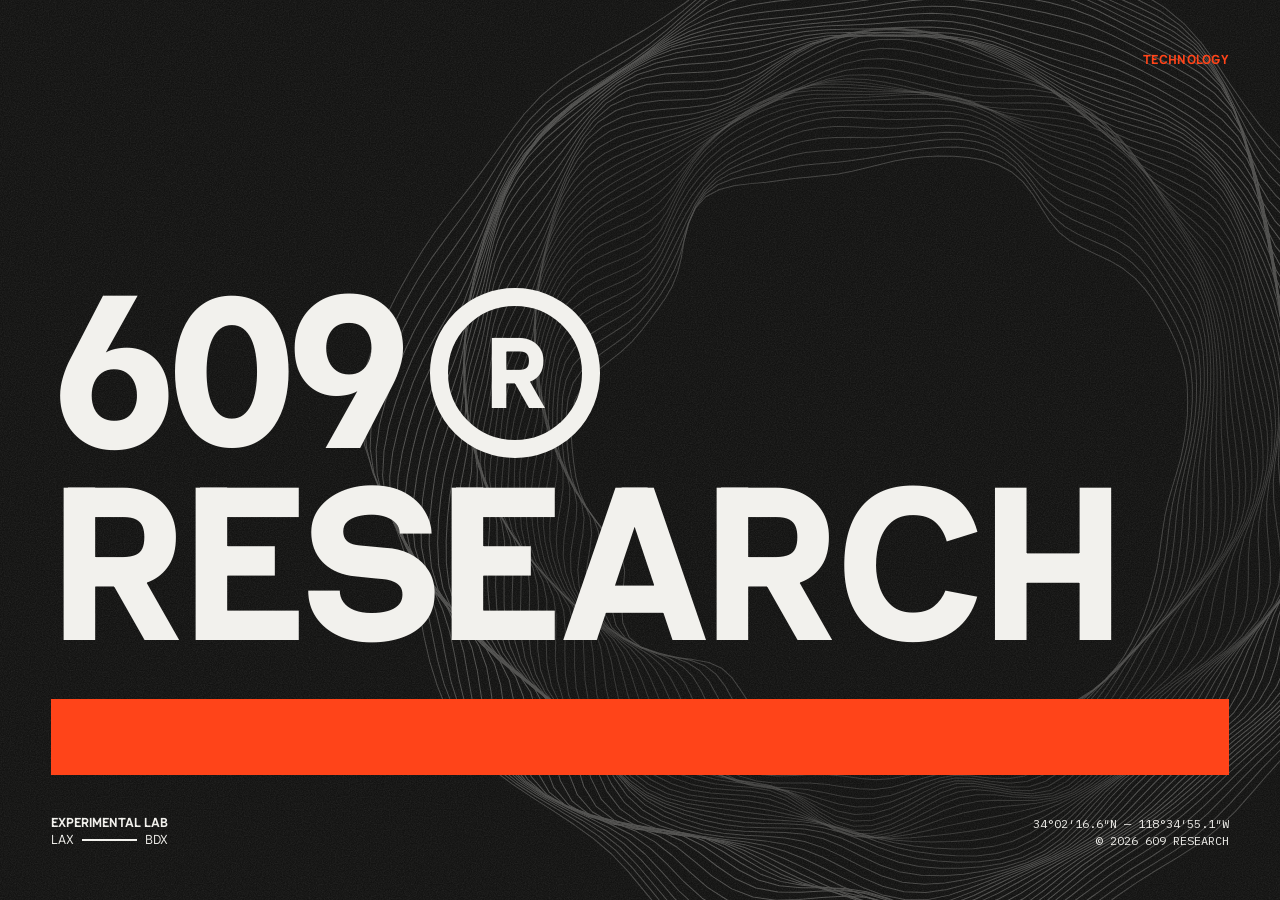
==== index.html @ ddb0381b "Version the stylesheet link so browsers fetch new CSS with new pages GitHub Pages serves files with " ====
<!DOCTYPE html>
<html lang="en">
<head>
  <meta charset="utf-8">
  <meta name="viewport" content="width=device-width, initial-scale=1, viewport-fit=cover">
  <title>609 Research — Experimental Lab</title>
  <meta name="description" content="609 Research — Experimental Lab, LAX — BDX.">
  <meta name="theme-color" content="#181817">
  <meta property="og:title" content="609 Research — Experimental Lab">
  <meta property="og:description" content="Experimental Lab, LAX — BDX.">
  <link rel="icon" href="favicon.ico" sizes="16x16 32x32 48x48">
  <link rel="icon" href="assets/img/favicon-32.png" type="image/png" sizes="32x32">
  <link rel="apple-touch-icon" href="apple-touch-icon.png">
  <link rel="preload" href="assets/fonts/haskoy.ttf" as="font" type="font/ttf" crossorigin>
  <link rel="stylesheet" href="assets/css/style.css?v=2026-10-24">
</head>
<body>

  <main class="hero">
    <img class="hero-rings" src="assets/img/rings-paper.svg" alt="">

    <nav class="nav">
      <a class="nav-link" href="technology.html">Technology</a>
    </nav>

    <div class="hero-body">
      <h1 class="display"><span class="mark">609<span class="ring"><span>R</span></span></span> Research</h1>
      <div class="bar" aria-hidden="true"></div>
      <div class="index">
        <p><b>Experimental Lab</b><span class="route">LAX<span class="route-line" aria-label="to"></span>BDX</span></p>
        <p class="mono">34°02′16.6″N — 118°34′55.1″W<br>© 2026 609 Research</p>
      </div>
    </div>
  </main>

</body>
</html>
---- assets/css/style.css ----
/* 609 Research — Identity System 1.0 */

@font-face {
  font-family: 'Haskoy';
  src: url('../fonts/haskoy.ttf') format('truetype');
  font-weight: 100 900;
  font-display: swap;
}
@font-face {
  font-family: 'IBM Plex Mono';
  src: url('../fonts/ibm-plex-mono-400-latin.woff2') format('woff2');
  font-weight: 400;
  font-display: swap;
}

:root {
  --ink: #0D0D0C;
  --ink-grain: #181817; /* average of ink + 13% grain, what the eye (and Safari's bar tint) sees */
  --paper: #F2F1ED;
  --signal: #FF4419;
  --pad: clamp(16px, 4vw, 56px);
}

*, *::before, *::after { box-sizing: border-box; }
/* Grain lives on the canvas so it also fills overscroll and the area under mobile browser bars */
html {
  -webkit-text-size-adjust: 100%;
  background: var(--ink-grain) url('../img/grain.svg') 0 0 / 240px;
}
body {
  margin: 0;
  color: var(--paper);
  font-family: 'Haskoy', 'Helvetica Neue', Arial, sans-serif;
  -webkit-font-smoothing: antialiased;
  overflow-x: hidden;
}
h1, h2, p { margin: 0; }
a { color: inherit; text-decoration: none; }
a:focus-visible { outline: 2px solid var(--signal); outline-offset: 4px; }

/* Hero */
.hero {
  position: relative;
  isolation: isolate;
  overflow: hidden;
  min-height: 100vh;
  min-height: 100svh;
  padding: var(--pad);
  padding: max(var(--pad), env(safe-area-inset-top)) max(var(--pad), env(safe-area-inset-right)) max(var(--pad), env(safe-area-inset-bottom)) max(var(--pad), env(safe-area-inset-left));
  display: flex;
  flex-direction: column;
  justify-content: space-between;
  gap: 48px;
}
.hero-rings {
  position: absolute;
  right: -12vw;
  top: 50%;
  transform: translateY(-50%);
  width: min(90vw, 1100px);
  opacity: .28;
  pointer-events: none;
  z-index: -1;
  will-change: translate, rotate, scale;
  animation: float 24s ease-in-out infinite;
}
@media (max-width: 719px) {
  .hero-rings { top: 34%; right: -30vw; width: 110vw; }
}

/* Slow drift: `translate`/`rotate`/`scale` stack on top of the centring transform */
@keyframes float {
  0%, 100% { translate: 0 0;          rotate: 0deg;  scale: 1; }
  25%      { translate: -1.5vw -2vh;  rotate: 4deg;  scale: 1.02; }
  50%      { translate: 1vw -3.5vh;   rotate: 8deg;  scale: 1; }
  75%      { translate: 2vw -1vh;     rotate: 3deg;  scale: .98; }
}
@media (prefers-reduced-motion: reduce) {
  .hero-rings { animation: none; }
}

.nav {
  display: flex;
  justify-content: flex-end;
  align-items: center;
  gap: 24px;
  font-size: 13px;
  text-transform: uppercase;
  letter-spacing: .02em;
}
.nav-link { color: var(--signal); font-weight: 700; transition: color .15s; }
.nav-link:hover { color: var(--paper); }
.nav-link[aria-current] { color: var(--paper); border-bottom: 2px solid var(--signal); }
.nav-home { margin-right: auto; font-size: 22px; font-weight: 800; letter-spacing: -.02em; line-height: 1; }

.hero-body { display: flex; flex-direction: column; gap: clamp(20px, 3vw, 40px); }

/* Stacked lockup: 609 + ring R / RESEARCH */
.display {
  font-weight: 800;
  font-size: clamp(52px, 17vw, 280px);
  line-height: .88;
  letter-spacing: -.02em;
  text-transform: uppercase;
}
.mark { display: flex; align-items: center; gap: .12em; }
.ring {
  display: inline-flex;
  align-items: center;
  justify-content: center;
  width: .78em;
  height: .78em;
  border: .085em solid currentColor;
  border-radius: 50%;
}
.ring span { font-size: .46em; line-height: 1; }

.bar { height: clamp(40px, 6vw, 88px); background: var(--signal); }

.index {
  display: flex;
  justify-content: space-between;
  align-items: flex-end;
  flex-wrap: wrap;
  gap: 16px;
  font-size: 13px;
  line-height: 1.35;
  text-transform: uppercase;
}
.index .mono {
  font-family: 'IBM Plex Mono', ui-monospace, Menlo, monospace;
  font-size: 12px;
  letter-spacing: 0;
  text-align: right;
}

/* Locations signature: LAX ——— BDX, spanning the width of the line above */
.route { display: flex; align-items: center; gap: .6em; }
.route-line {
  flex: 1;
  height: 2px;
  background: currentColor;
}

/* Inner pages */
.page {
  position: relative;
  isolation: isolate;
  min-height: 100vh;
  display: flex;
  flex-direction: column;
  padding: env(safe-area-inset-top) env(safe-area-inset-right) env(safe-area-inset-bottom) env(safe-area-inset-left);
}
.mono { font-family: 'IBM Plex Mono', ui-monospace, Menlo, monospace; font-size: 12px; letter-spacing: .02em; }

.page-head {
  padding: var(--pad);
  display: flex;
  flex-direction: column;
  gap: clamp(20px, 3vw, 40px);
}
.page-head .nav { margin-bottom: clamp(48px, 10vw, 160px); }

/* The line, turned left: shaft + open chevron (brand element), one mitred tip */
.back {
  display: flex;
  padding: 8px 0;
  color: var(--paper);
  transition: color .15s, translate .2s;
}
.back:hover { color: var(--signal); translate: -6px 0; }
.back svg {
  width: clamp(112px, 12vw, 176px);
  height: auto;
  overflow: visible;
}
.back path {
  fill: none;
  stroke: currentColor;
  stroke-width: 2px;
  stroke-linejoin: miter;
  vector-effect: non-scaling-stroke;
}
@media (prefers-reduced-motion: reduce) { .back { transition: color .15s; } .back:hover { translate: none; } }
.page-title {
  font-weight: 800;
  font-size: clamp(44px, 13vw, 220px);
  line-height: .88;
  letter-spacing: -.02em;
  text-transform: uppercase;
}
.page-intro {
  display: flex;
  justify-content: space-between;
  align-items: flex-end;
  flex-wrap: wrap;
  gap: 16px 24px;
  text-transform: uppercase;
}
.lede { font-size: clamp(15px, 1.4vw, 19px); line-height: 1.35; max-width: 30em; }

/* Project grid */
.projects {
  flex: 1;
  padding: clamp(32px, 5vw, 64px) var(--pad);
  display: grid;
  grid-template-columns: repeat(auto-fill, minmax(min(100%, 420px), 1fr));
  gap: clamp(40px, 5vw, 64px) clamp(16px, 2vw, 24px);
  align-content: start;
}
.project a { display: flex; flex-direction: column; gap: 12px; }
.project-media {
  aspect-ratio: 16 / 10;
  display: flex;
  align-items: center;
  justify-content: center;
  overflow: hidden;
  background: var(--signal);
  color: var(--ink);
  transition: opacity .2s;
}
.project:nth-child(3n+2) .project-media { background: var(--paper); }
.project:nth-child(3n+3) .project-media { background: var(--ink); color: var(--paper); outline: 1px solid #3a3a38; outline-offset: -1px; }
.project-media span { font-weight: 800; font-size: clamp(64px, 9vw, 140px); letter-spacing: -.02em; line-height: 1; }
.project-media img { width: 100%; height: 100%; object-fit: cover; }
/* App icons: centred on ink (icons drawn on an ink square blend into the card) */
.project .project-media.icon { background: var(--ink); outline: 1px solid #3a3a38; outline-offset: -1px; }
.project-media.icon img { width: auto; height: 62%; object-fit: contain; }
.project a:hover .project-media { opacity: .85; }
.project-meta {
  display: flex;
  justify-content: space-between;
  padding-top: 8px;
  border-top: 1px solid var(--paper);
  color: var(--signal);
}
.project-name {
  font-weight: 800;
  font-size: clamp(26px, 3vw, 40px);
  line-height: .95;
  letter-spacing: -.01em;
  text-transform: uppercase;
  transition: color .15s;
}
.project a:hover .project-name { color: var(--signal); }
.project-desc { font-size: 15px; line-height: 1.4; max-width: 34em; }
.project-tags { text-transform: uppercase; opacity: .7; }

.page-foot { padding: 24px var(--pad) var(--pad); border-top: 1px solid #3a3a38; }
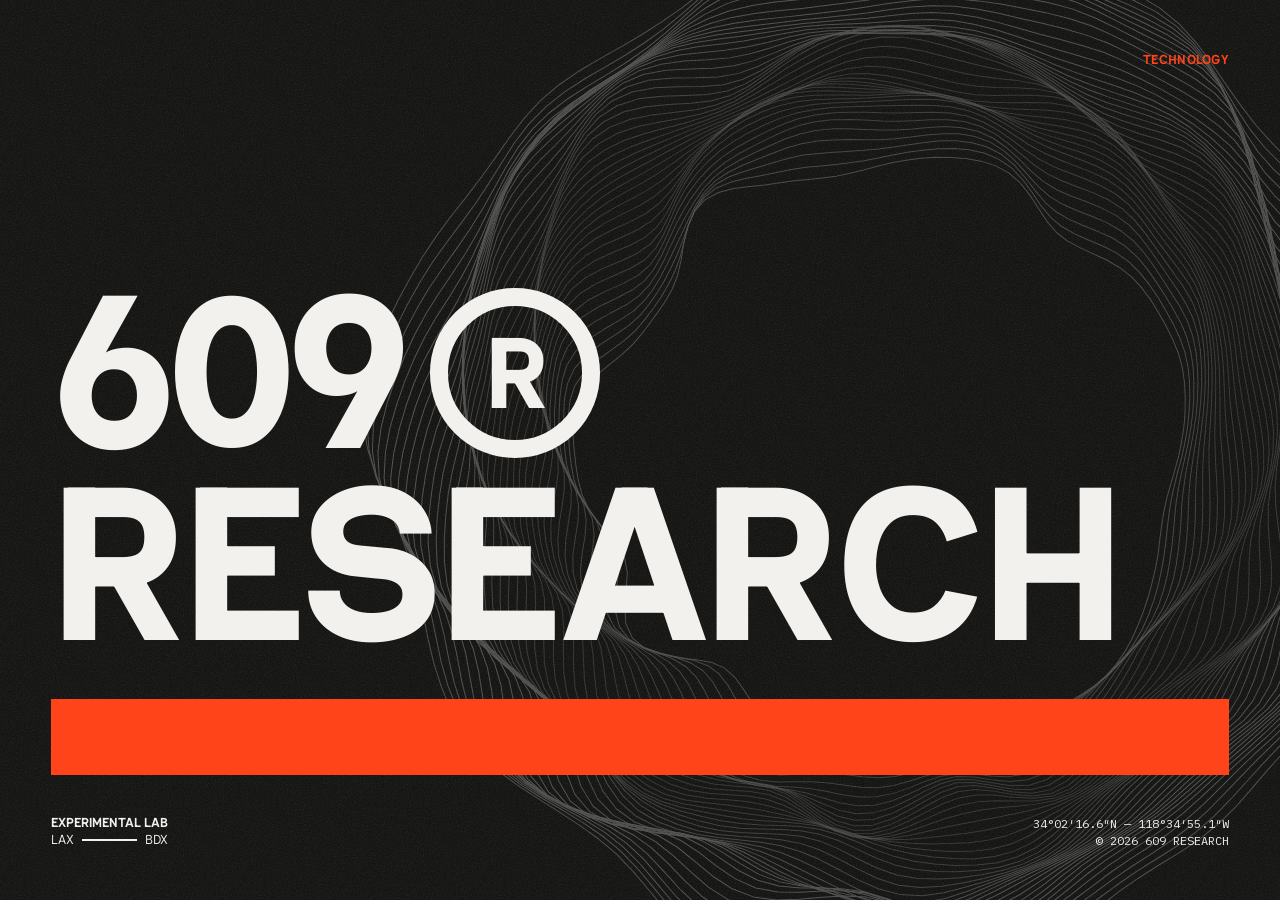
==== commit 1f160c05: "Show app icons on a paper background The opa.notch icon is a dark tile, so it disappeared on the ink" ====
--- a/index.html
+++ b/index.html
@@ -12,7 +12,7 @@
   <link rel="icon" href="assets/img/favicon-32.png" type="image/png" sizes="32x32">
   <link rel="apple-touch-icon" href="apple-touch-icon.png">
   <link rel="preload" href="assets/fonts/haskoy.ttf" as="font" type="font/ttf" crossorigin>
-  <link rel="stylesheet" href="assets/css/style.css?v=2026-10-24">
+  <link rel="stylesheet" href="assets/css/style.css?v=2026-10-24b">
 </head>
 <body>
 
--- a/assets/css/style.css
+++ b/assets/css/style.css
@@ -223,8 +223,8 @@
 .project:nth-child(3n+3) .project-media { background: var(--ink); color: var(--paper); outline: 1px solid #3a3a38; outline-offset: -1px; }
 .project-media span { font-weight: 800; font-size: clamp(64px, 9vw, 140px); letter-spacing: -.02em; line-height: 1; }
 .project-media img { width: 100%; height: 100%; object-fit: cover; }
-/* App icons: centred on ink (icons drawn on an ink square blend into the card) */
-.project .project-media.icon { background: var(--ink); outline: 1px solid #3a3a38; outline-offset: -1px; }
+/* App icons: centred on paper so a dark icon tile reads */
+.project .project-media.icon { background: var(--paper); }
 .project-media.icon img { width: auto; height: 62%; object-fit: contain; }
 .project a:hover .project-media { opacity: .85; }
 .project-meta {
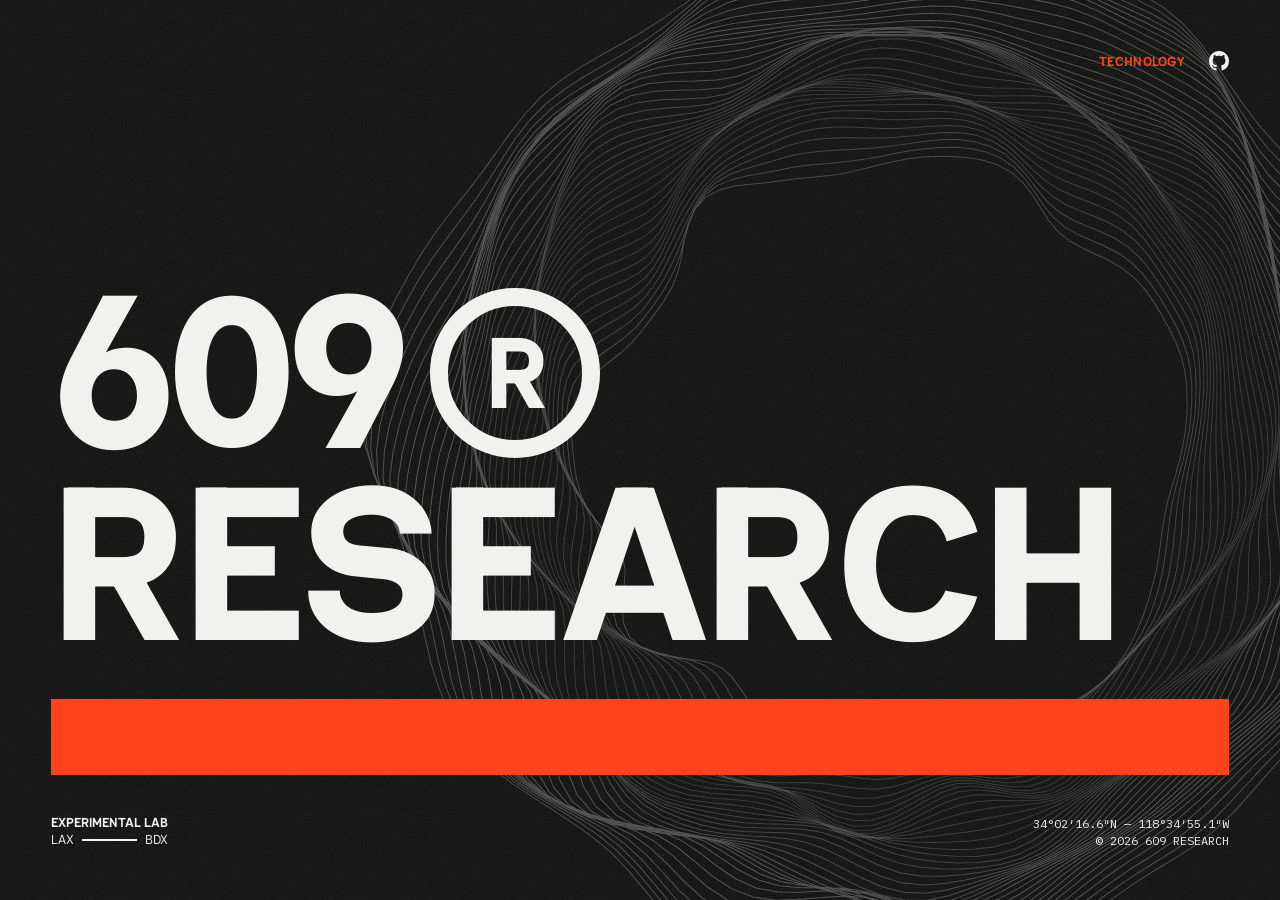
==== commit a2b16525: "Add a GitHub link to the menu on both pages GitHub mark after "Technology", linking to github.com/60" ====
--- a/index.html
+++ b/index.html
@@ -12,7 +12,7 @@
   <link rel="icon" href="assets/img/favicon-32.png" type="image/png" sizes="32x32">
   <link rel="apple-touch-icon" href="apple-touch-icon.png">
   <link rel="preload" href="assets/fonts/haskoy.ttf" as="font" type="font/ttf" crossorigin>
-  <link rel="stylesheet" href="assets/css/style.css?v=2026-10-24b">
+  <link rel="stylesheet" href="assets/css/style.css?v=2026-10-24c">
 </head>
 <body>
 
@@ -21,6 +21,7 @@
 
     <nav class="nav">
       <a class="nav-link" href="technology.html">Technology</a>
+      <a class="nav-gh" href="https://github.com/609-RESEARCH" aria-label="609 Research on GitHub"><svg viewBox="0 0 16 16" aria-hidden="true"><path d="M8 0c4.42 0 8 3.58 8 8a8.013 8.013 0 0 1-5.45 7.59c-.4.08-.55-.17-.55-.38 0-.27.01-1.13.01-2.2 0-.75-.25-1.23-.54-1.48 1.78-.2 3.65-.88 3.65-3.95 0-.88-.31-1.59-.82-2.15.08-.2.36-1.02-.08-2.12 0 0-.67-.22-2.2.82-.64-.18-1.32-.27-2-.27-.68 0-1.36.09-2 .27-1.53-1.03-2.2-.82-2.2-.82-.44 1.1-.16 1.92-.08 2.12-.51.56-.82 1.28-.82 2.15 0 3.06 1.86 3.75 3.64 3.95-.23.2-.44.55-.51 1.07-.46.21-1.61.55-2.33-.66-.15-.24-.6-.83-1.23-.82-.67.01-.27.38.01.53.34.19.73.9.82 1.13.16.45.68 1.31 2.69.94 0 .67.01 1.3.01 1.49 0 .21-.15.45-.55.38A7.995 7.995 0 0 1 0 8c0-4.42 3.58-8 8-8Z"/></svg></a>
     </nav>
 
     <div class="hero-body">
--- a/assets/css/style.css
+++ b/assets/css/style.css
@@ -83,7 +83,7 @@
   display: flex;
   justify-content: flex-end;
   align-items: center;
-  gap: 24px;
+  gap: clamp(14px, 2vw, 24px);
   font-size: 13px;
   text-transform: uppercase;
   letter-spacing: .02em;
@@ -91,6 +91,9 @@
 .nav-link { color: var(--signal); font-weight: 700; transition: color .15s; }
 .nav-link:hover { color: var(--paper); }
 .nav-link[aria-current] { color: var(--paper); border-bottom: 2px solid var(--signal); }
+.nav-gh { display: flex; color: var(--paper); transition: color .15s; }
+.nav-gh:hover { color: var(--signal); }
+.nav-gh svg { width: 20px; height: 20px; fill: currentColor; }
 .nav-home { margin-right: auto; font-size: 22px; font-weight: 800; letter-spacing: -.02em; line-height: 1; }
 
 .hero-body { display: flex; flex-direction: column; gap: clamp(20px, 3vw, 40px); }
@@ -170,7 +173,7 @@
 }
 .back:hover { color: var(--signal); translate: -6px 0; }
 .back svg {
-  width: clamp(112px, 12vw, 176px);
+  width: clamp(104px, 12vw, 176px);
   height: auto;
   overflow: visible;
 }
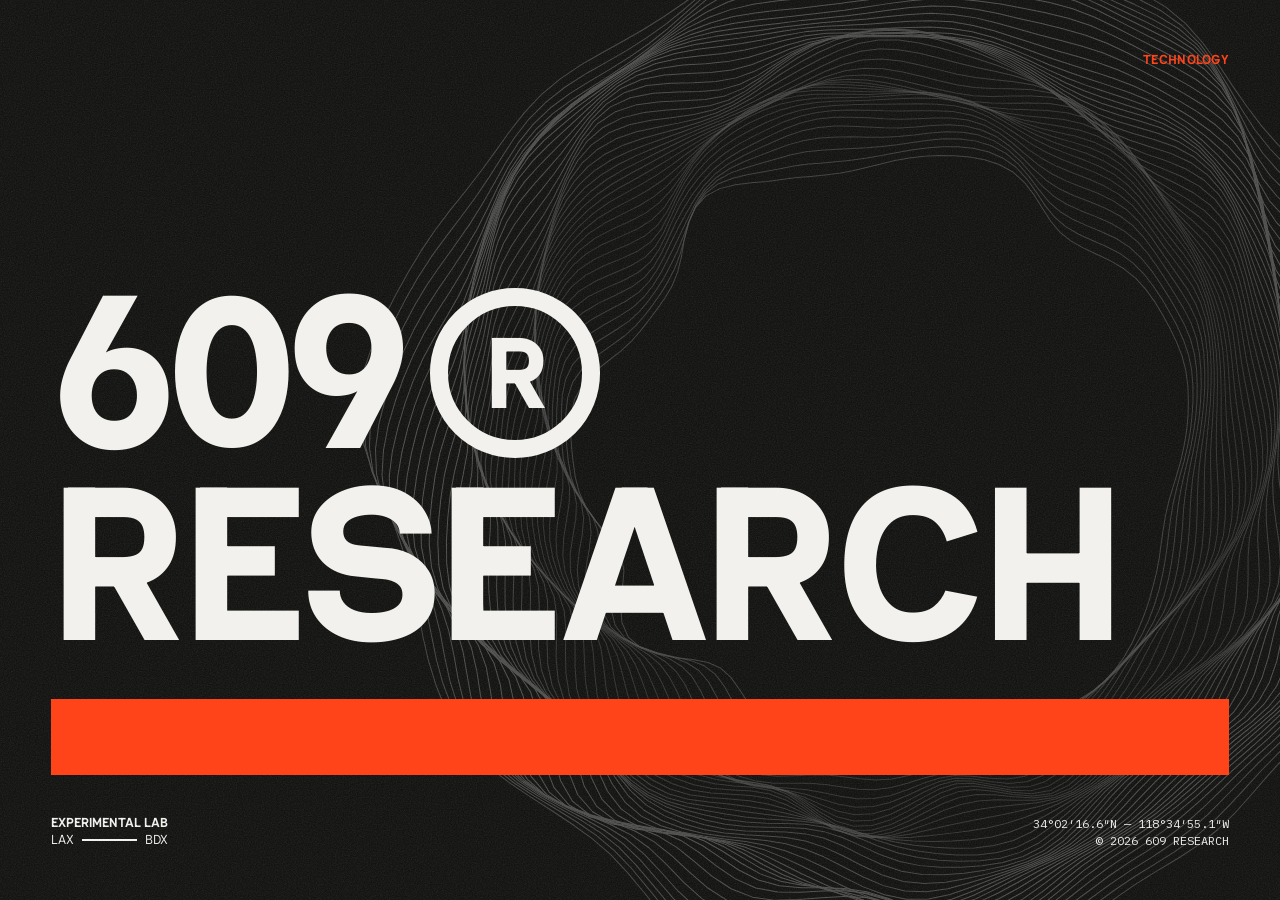
==== commit a33f0202: "Revert "Add a GitHub link to the menu on both pages" This reverts commit a2b1652.  Co-Authored-By: C" ====
--- a/index.html
+++ b/index.html
@@ -12,7 +12,7 @@
   <link rel="icon" href="assets/img/favicon-32.png" type="image/png" sizes="32x32">
   <link rel="apple-touch-icon" href="apple-touch-icon.png">
   <link rel="preload" href="assets/fonts/haskoy.ttf" as="font" type="font/ttf" crossorigin>
-  <link rel="stylesheet" href="assets/css/style.css?v=2026-10-24c">
+  <link rel="stylesheet" href="assets/css/style.css?v=2026-10-24b">
 </head>
 <body>
 
@@ -21,7 +21,6 @@
 
     <nav class="nav">
       <a class="nav-link" href="technology.html">Technology</a>
-      <a class="nav-gh" href="https://github.com/609-RESEARCH" aria-label="609 Research on GitHub"><svg viewBox="0 0 16 16" aria-hidden="true"><path d="M8 0c4.42 0 8 3.58 8 8a8.013 8.013 0 0 1-5.45 7.59c-.4.08-.55-.17-.55-.38 0-.27.01-1.13.01-2.2 0-.75-.25-1.23-.54-1.48 1.78-.2 3.65-.88 3.65-3.95 0-.88-.31-1.59-.82-2.15.08-.2.36-1.02-.08-2.12 0 0-.67-.22-2.2.82-.64-.18-1.32-.27-2-.27-.68 0-1.36.09-2 .27-1.53-1.03-2.2-.82-2.2-.82-.44 1.1-.16 1.92-.08 2.12-.51.56-.82 1.28-.82 2.15 0 3.06 1.86 3.75 3.64 3.95-.23.2-.44.55-.51 1.07-.46.21-1.61.55-2.33-.66-.15-.24-.6-.83-1.23-.82-.67.01-.27.38.01.53.34.19.73.9.82 1.13.16.45.68 1.31 2.69.94 0 .67.01 1.3.01 1.49 0 .21-.15.45-.55.38A7.995 7.995 0 0 1 0 8c0-4.42 3.58-8 8-8Z"/></svg></a>
     </nav>
 
     <div class="hero-body">
--- a/assets/css/style.css
+++ b/assets/css/style.css
@@ -83,7 +83,7 @@
   display: flex;
   justify-content: flex-end;
   align-items: center;
-  gap: clamp(14px, 2vw, 24px);
+  gap: 24px;
   font-size: 13px;
   text-transform: uppercase;
   letter-spacing: .02em;
@@ -91,9 +91,6 @@
 .nav-link { color: var(--signal); font-weight: 700; transition: color .15s; }
 .nav-link:hover { color: var(--paper); }
 .nav-link[aria-current] { color: var(--paper); border-bottom: 2px solid var(--signal); }
-.nav-gh { display: flex; color: var(--paper); transition: color .15s; }
-.nav-gh:hover { color: var(--signal); }
-.nav-gh svg { width: 20px; height: 20px; fill: currentColor; }
 .nav-home { margin-right: auto; font-size: 22px; font-weight: 800; letter-spacing: -.02em; line-height: 1; }
 
 .hero-body { display: flex; flex-direction: column; gap: clamp(20px, 3vw, 40px); }
@@ -173,7 +170,7 @@
 }
 .back:hover { color: var(--signal); translate: -6px 0; }
 .back svg {
-  width: clamp(104px, 12vw, 176px);
+  width: clamp(112px, 12vw, 176px);
   height: auto;
   overflow: visible;
 }
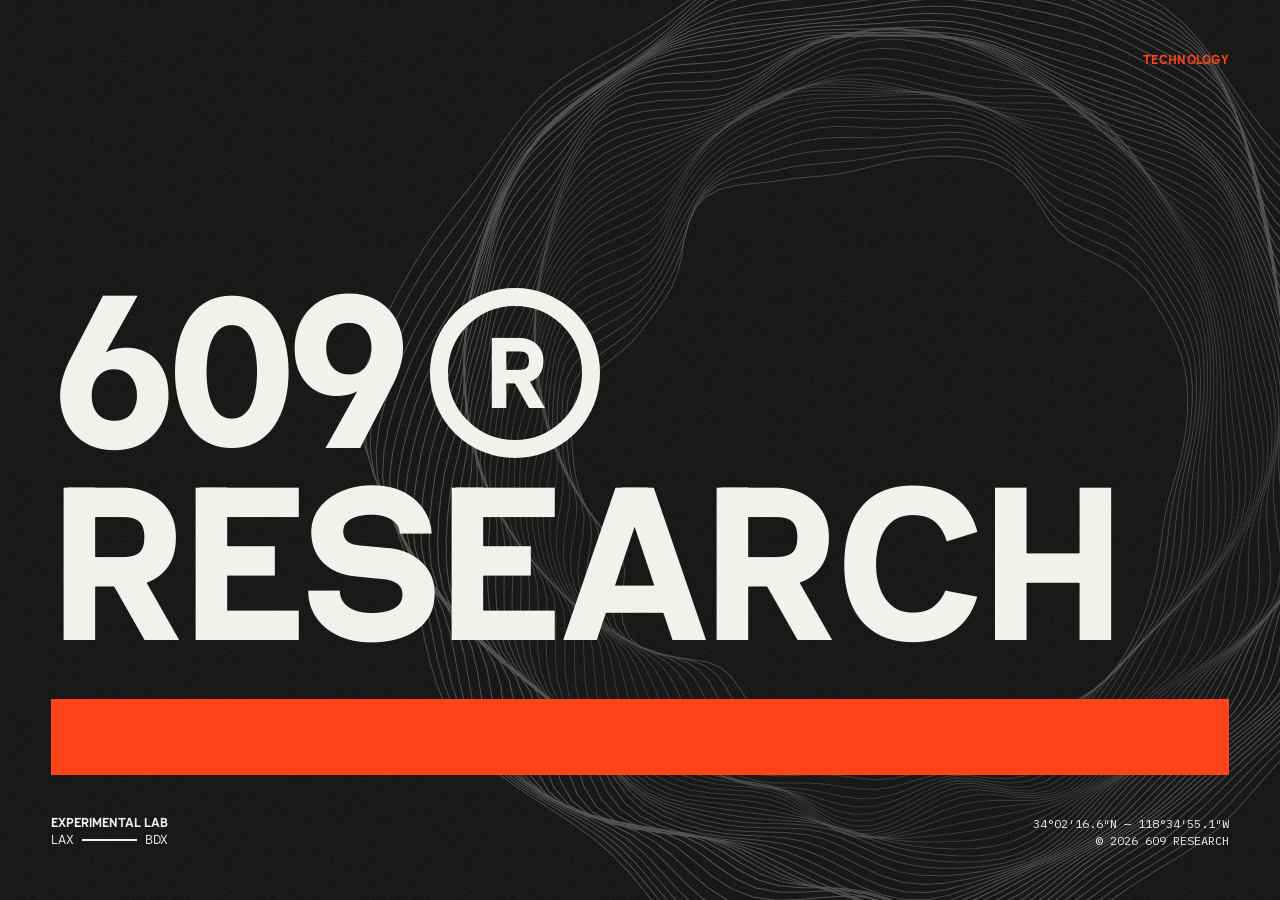
==== commit 65986d9a: "Drop the image hover fade and tag opa.notch as Productivity Project images no longer fade on hover. " ====
--- a/index.html
+++ b/index.html
@@ -12,7 +12,7 @@
   <link rel="icon" href="assets/img/favicon-32.png" type="image/png" sizes="32x32">
   <link rel="apple-touch-icon" href="apple-touch-icon.png">
   <link rel="preload" href="assets/fonts/haskoy.ttf" as="font" type="font/ttf" crossorigin>
-  <link rel="stylesheet" href="assets/css/style.css?v=2026-10-24b">
+  <link rel="stylesheet" href="assets/css/style.css?v=2026-10-24d">
 </head>
 <body>
 
--- a/assets/css/style.css
+++ b/assets/css/style.css
@@ -217,7 +217,6 @@
   overflow: hidden;
   background: var(--signal);
   color: var(--ink);
-  transition: opacity .2s;
 }
 .project:nth-child(3n+2) .project-media { background: var(--paper); }
 .project:nth-child(3n+3) .project-media { background: var(--ink); color: var(--paper); outline: 1px solid #3a3a38; outline-offset: -1px; }
@@ -226,7 +225,6 @@
 /* App icons: centred on paper so a dark icon tile reads */
 .project .project-media.icon { background: var(--paper); }
 .project-media.icon img { width: auto; height: 62%; object-fit: contain; }
-.project a:hover .project-media { opacity: .85; }
 .project-meta {
   display: flex;
   justify-content: space-between;
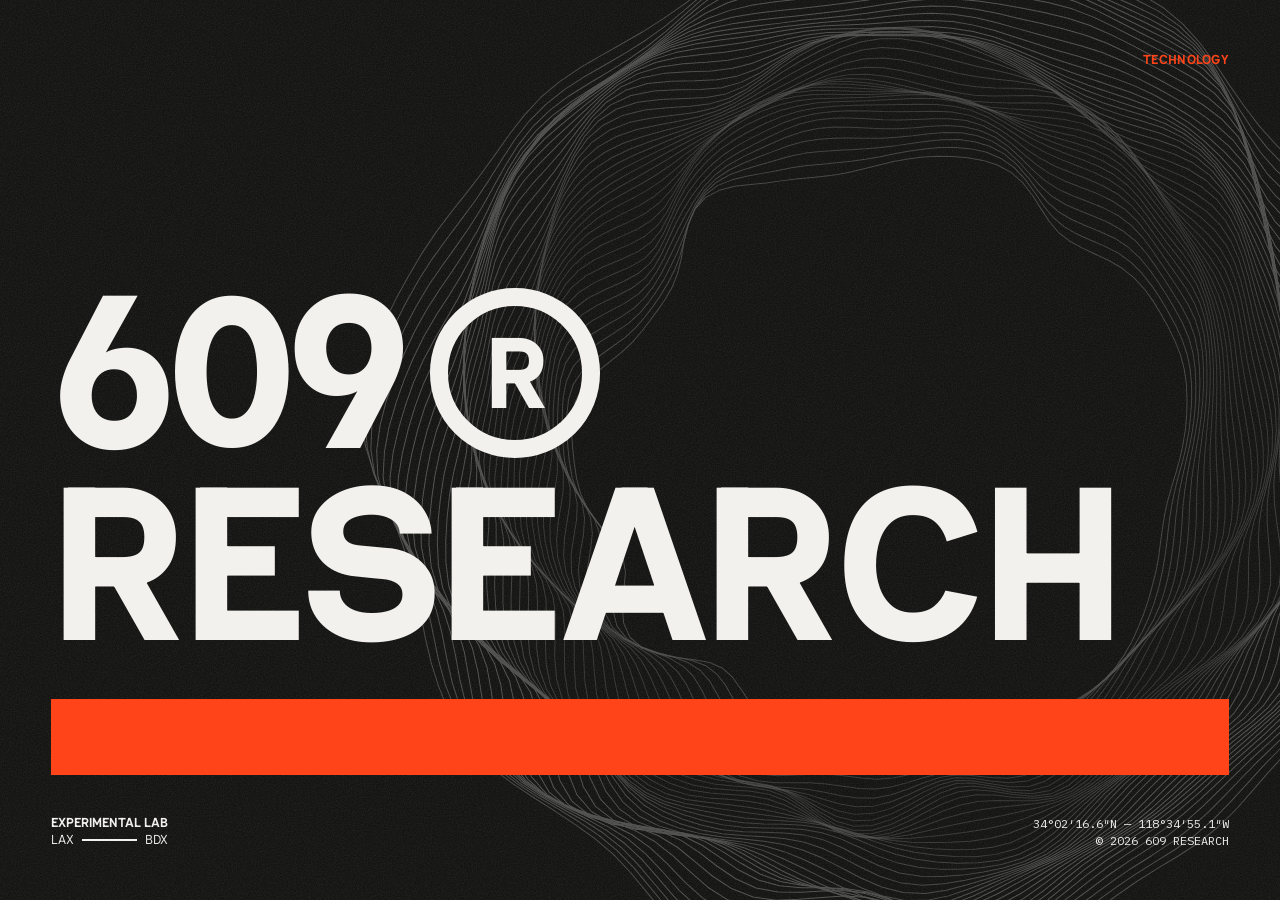
==== commit e10a0da3: "Make the hero ring bigger on mobile Below 720px the ring goes from 110vw to 135vw wide, keeping its " ====
--- a/index.html
+++ b/index.html
@@ -12,7 +12,7 @@
   <link rel="icon" href="assets/img/favicon-32.png" type="image/png" sizes="32x32">
   <link rel="apple-touch-icon" href="apple-touch-icon.png">
   <link rel="preload" href="assets/fonts/haskoy.ttf" as="font" type="font/ttf" crossorigin>
-  <link rel="stylesheet" href="assets/css/style.css?v=2026-10-24d">
+  <link rel="stylesheet" href="assets/css/style.css?v=2026-11-11">
 </head>
 <body>
 
--- a/assets/css/style.css
+++ b/assets/css/style.css
@@ -65,7 +65,7 @@
   animation: float 24s ease-in-out infinite;
 }
 @media (max-width: 719px) {
-  .hero-rings { top: 34%; right: -30vw; width: 110vw; }
+  .hero-rings { top: 34%; right: -42vw; width: 135vw; }
 }
 
 /* Slow drift: `translate`/`rotate`/`scale` stack on top of the centring transform */
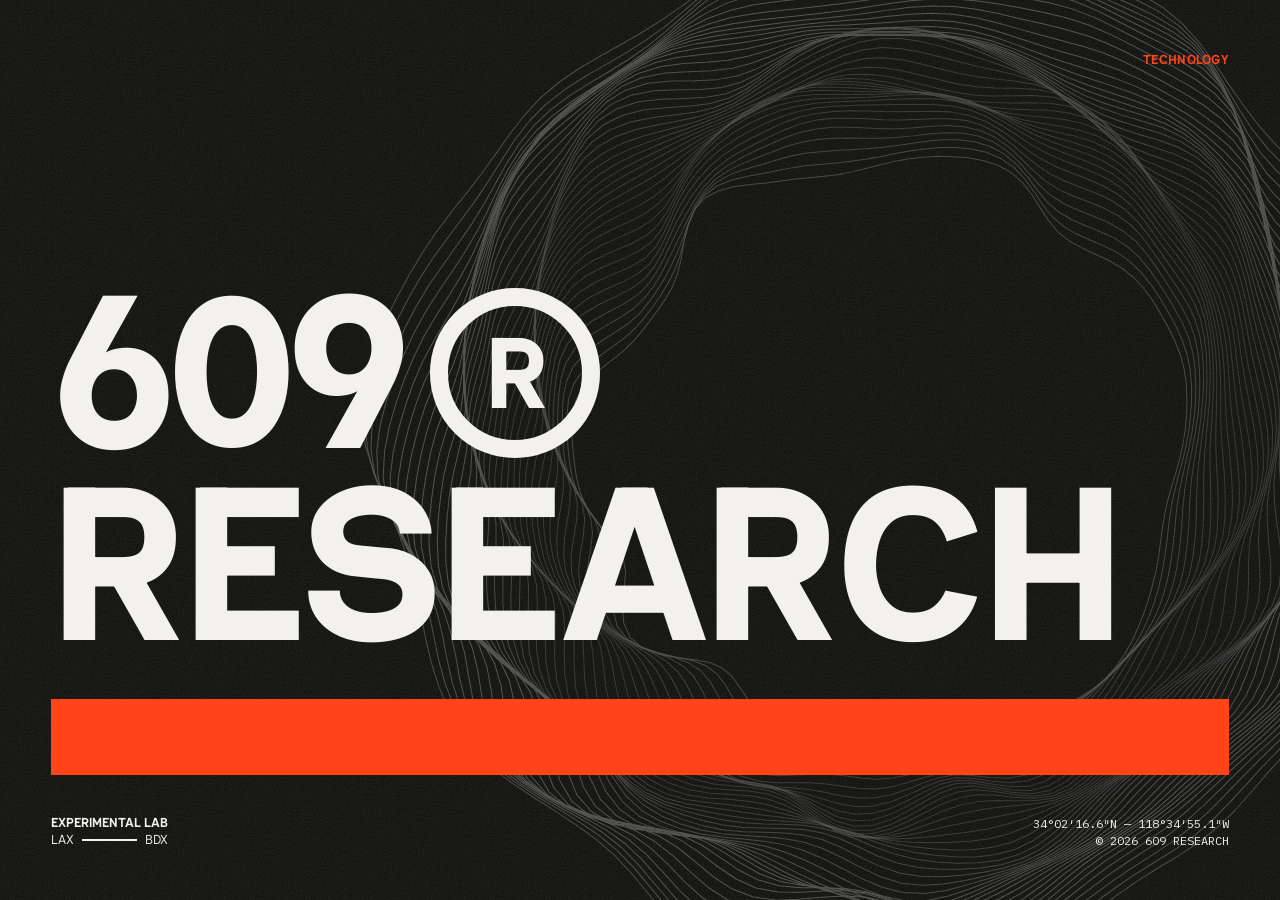
==== commit 7d8397ca: "Keep the mobile hero ring below the top of the screen On short phone screens the ring's centre at 34" ====
--- a/index.html
+++ b/index.html
@@ -12,7 +12,7 @@
   <link rel="icon" href="assets/img/favicon-32.png" type="image/png" sizes="32x32">
   <link rel="apple-touch-icon" href="apple-touch-icon.png">
   <link rel="preload" href="assets/fonts/haskoy.ttf" as="font" type="font/ttf" crossorigin>
-  <link rel="stylesheet" href="assets/css/style.css?v=2026-11-11">
+  <link rel="stylesheet" href="assets/css/style.css?v=2026-11-11b">
 </head>
 <body>
 
--- a/assets/css/style.css
+++ b/assets/css/style.css
@@ -65,7 +65,8 @@
   animation: float 24s ease-in-out infinite;
 }
 @media (max-width: 719px) {
-  .hero-rings { top: 34%; right: -42vw; width: 135vw; }
+  /* Centre at least half the ring's height (≈67.5vw) + 64px down, so the float never lifts its top off-screen */
+  .hero-rings { top: max(34%, calc(67.5vw + 64px)); right: -42vw; width: 135vw; }
 }
 
 /* Slow drift: `translate`/`rotate`/`scale` stack on top of the centring transform */
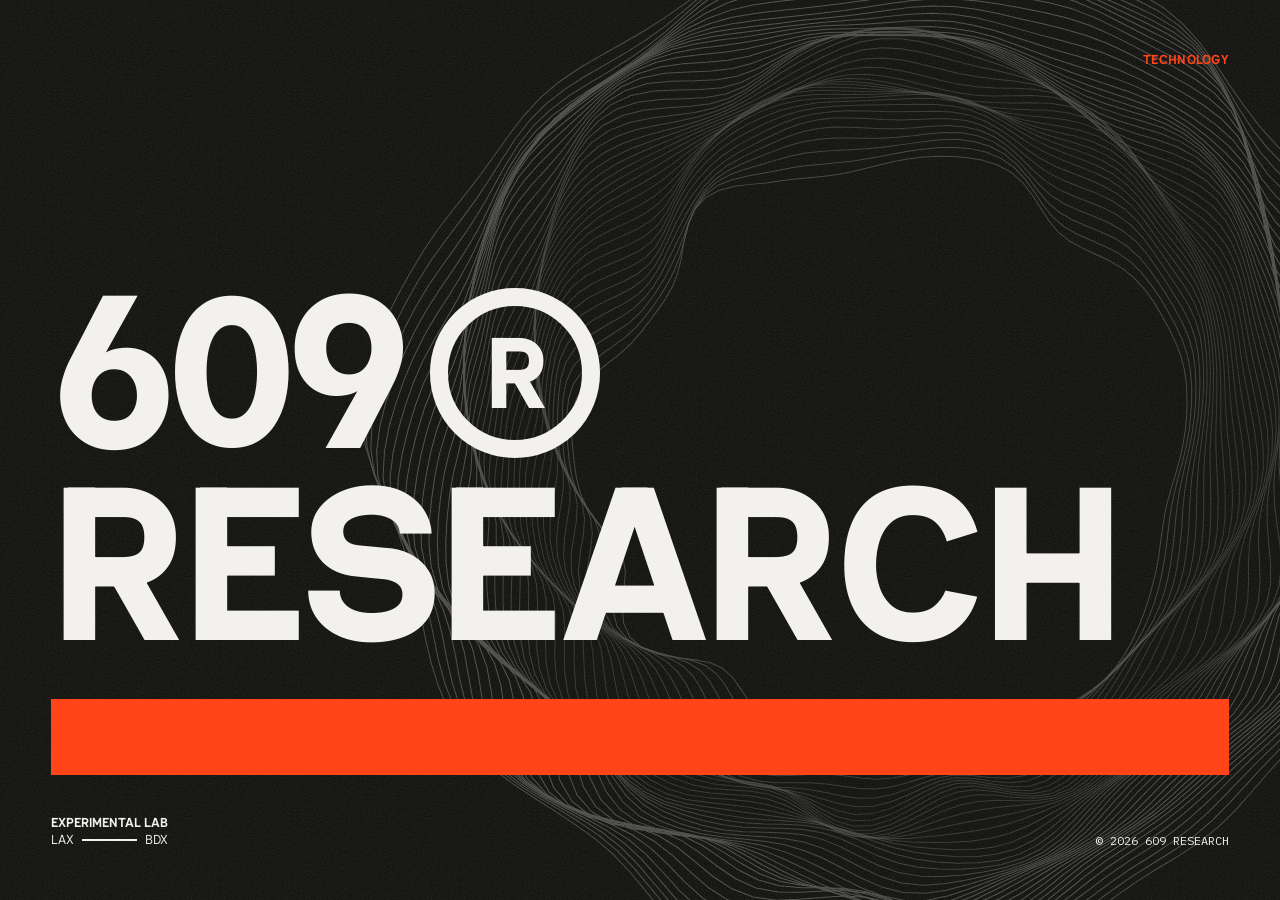
==== commit f985ed71: "Remove the coordinates from both pages Drop the latitude/longitude line from the home hero and the T" ====
--- a/index.html
+++ b/index.html
@@ -28,7 +28,7 @@
       <div class="bar" aria-hidden="true"></div>
       <div class="index">
         <p><b>Experimental Lab</b><span class="route">LAX<span class="route-line" aria-label="to"></span>BDX</span></p>
-        <p class="mono">34°02′16.6″N — 118°34′55.1″W<br>© 2026 609 Research</p>
+        <p class="mono">© 2026 609 Research</p>
       </div>
     </div>
   </main>
